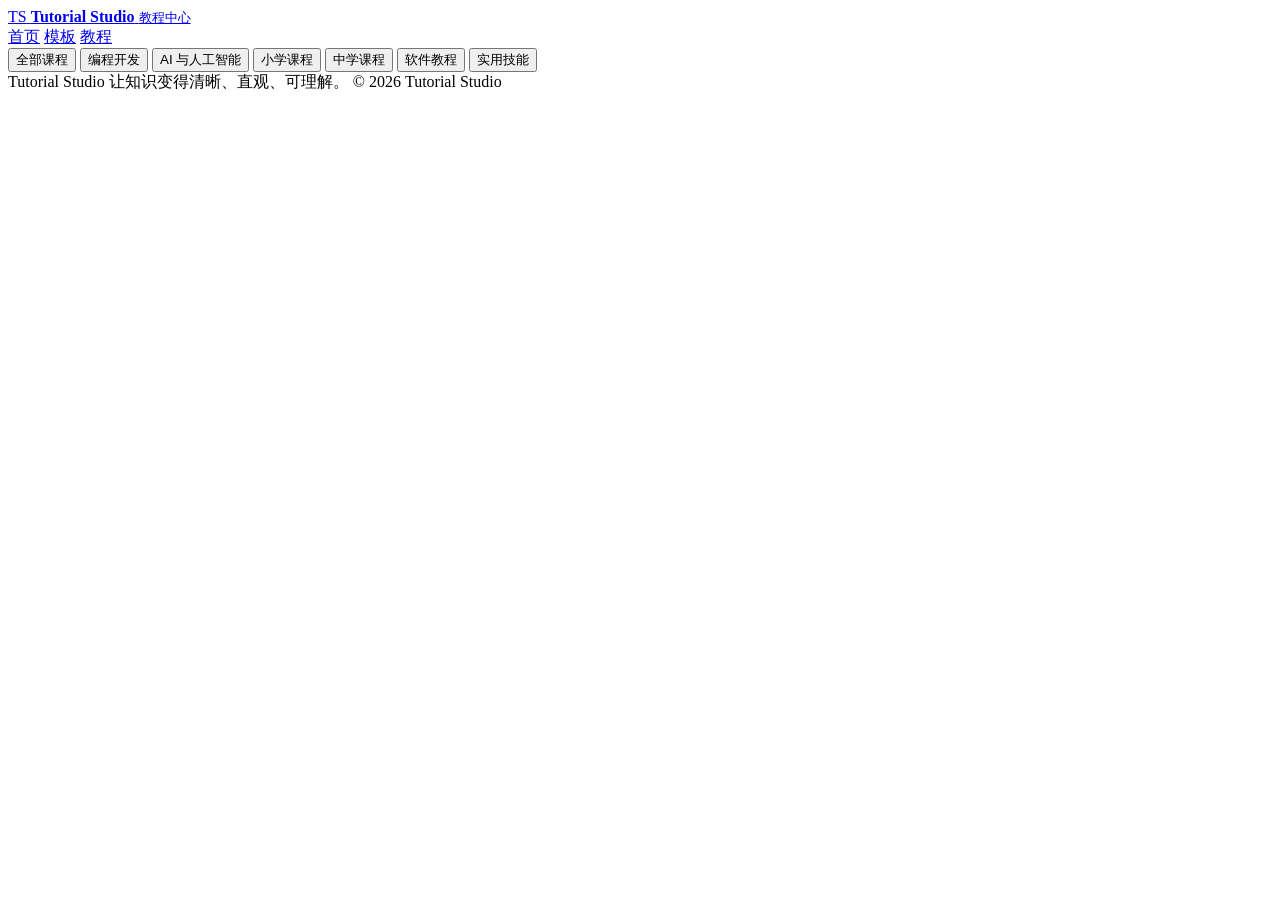
==== html/index.html @ c26b39c2 "feat(tutorial): add tutorial management module with course data, filtering, and rendering functional" ====
<!DOCTYPE html>
<html lang="zh-CN">

<head>
    <meta charset="UTF-8">
    <meta name="viewport" content="width=device-width, initial-scale=1.0">

    <meta name="description" content="Tutorial Studio 教程中心，提供编程开发、人工智能、软件教程和实用技能等学习内容。">

    <meta name="theme-color" content="#f6f8fb">

    <title>Tutorial Studio · 教程中心</title>

    <link rel="stylesheet" href="/css/tutorial/tutorial.css">
</head>

<body>

    <!-- =====================================================
         顶部导航
    ====================================================== -->

    <header class="site-header">

        <div class="header-inner">

            <!-- 品牌 -->
            <a class="brand" href="/" aria-label="Tutorial Studio 首页">

                <span class="brand-mark">TS</span>

                <span class="brand-text">
                    <strong>Tutorial Studio</strong>
                    <small>教程中心</small>
                </span>

            </a>

            <!-- 主导航 -->
            <nav class="main-nav" aria-label="主导航">

                <a href="/">首页</a>

                <a href="/templates/">模板</a>

                <a class="active" href="/tutorial/" aria-current="page">
                    教程
                </a>

            </nav>

        </div>

    </header>


    <!-- =====================================================
         教程中心主体
    ====================================================== -->

    <main class="tutorial-main">
        <!-- =================================================
             课程分类
        ================================================== -->

        <nav class="category-tabs" id="categoryTabs" aria-label="课程分类">

            <button class="category-tab active" data-category="all" type="button" aria-pressed="true">
                全部课程
            </button>

            <button class="category-tab" data-category="programming" type="button" aria-pressed="false">
                编程开发
            </button>

            <button class="category-tab" data-category="ai" type="button" aria-pressed="false">
                AI 与人工智能
            </button>

            <button class="category-tab" data-category="primary" type="button" aria-pressed="false">
                小学课程
            </button>

            <button class="category-tab" data-category="middle" type="button" aria-pressed="false">
                中学课程
            </button>

            <button class="category-tab" data-category="software" type="button" aria-pressed="false">
                软件教程
            </button>

            <button class="category-tab" data-category="skills" type="button" aria-pressed="false">
                实用技能
            </button>

        </nav>


        <!-- =================================================
             课程列表
             由 tutorial.js 动态渲染
        ================================================== -->

        <section class="course-grid" id="courseGrid" aria-label="课程列表" aria-live="polite">
            <!-- JavaScript 动态插入课程卡片 -->
        </section>


        <!-- =================================================
             空状态
        ================================================== -->

        <section class="empty-state" id="emptyState" aria-live="polite" hidden>

            <div class="empty-state-icon" aria-hidden="true">

                <svg viewBox="0 0 48 48" fill="none" xmlns="http://www.w3.org/2000/svg">
                    <circle cx="21" cy="21" r="13" stroke="currentColor" stroke-width="2.5" />

                    <path d="M30.5 30.5L40 40" stroke="currentColor" stroke-width="2.5" stroke-linecap="round" />

                    <path d="M16 21H26" stroke="currentColor" stroke-width="2" stroke-linecap="round" />
                </svg>

            </div>

            <h2>没有找到相关课程</h2>

            <p>试试其他关键词，或者切换课程分类。</p>

            <button id="resetSearch" type="button">
                查看全部课程
            </button>

        </section>

    </main>


    <!-- =====================================================
         页脚
    ====================================================== -->

    <footer class="site-footer">

        <div class="footer-inner">

            <span class="footer-brand">
                Tutorial Studio
            </span>

            <span class="footer-description">
                让知识变得清晰、直观、可理解。
            </span>

            <span class="footer-copyright">
                © 2026 Tutorial Studio
            </span>

        </div>

    </footer>


    <!-- =====================================================
         教程中心脚本
    ====================================================== -->

    <script type="module" src="/js/tutorial/tutorial.js"></script>

</body>

</html>
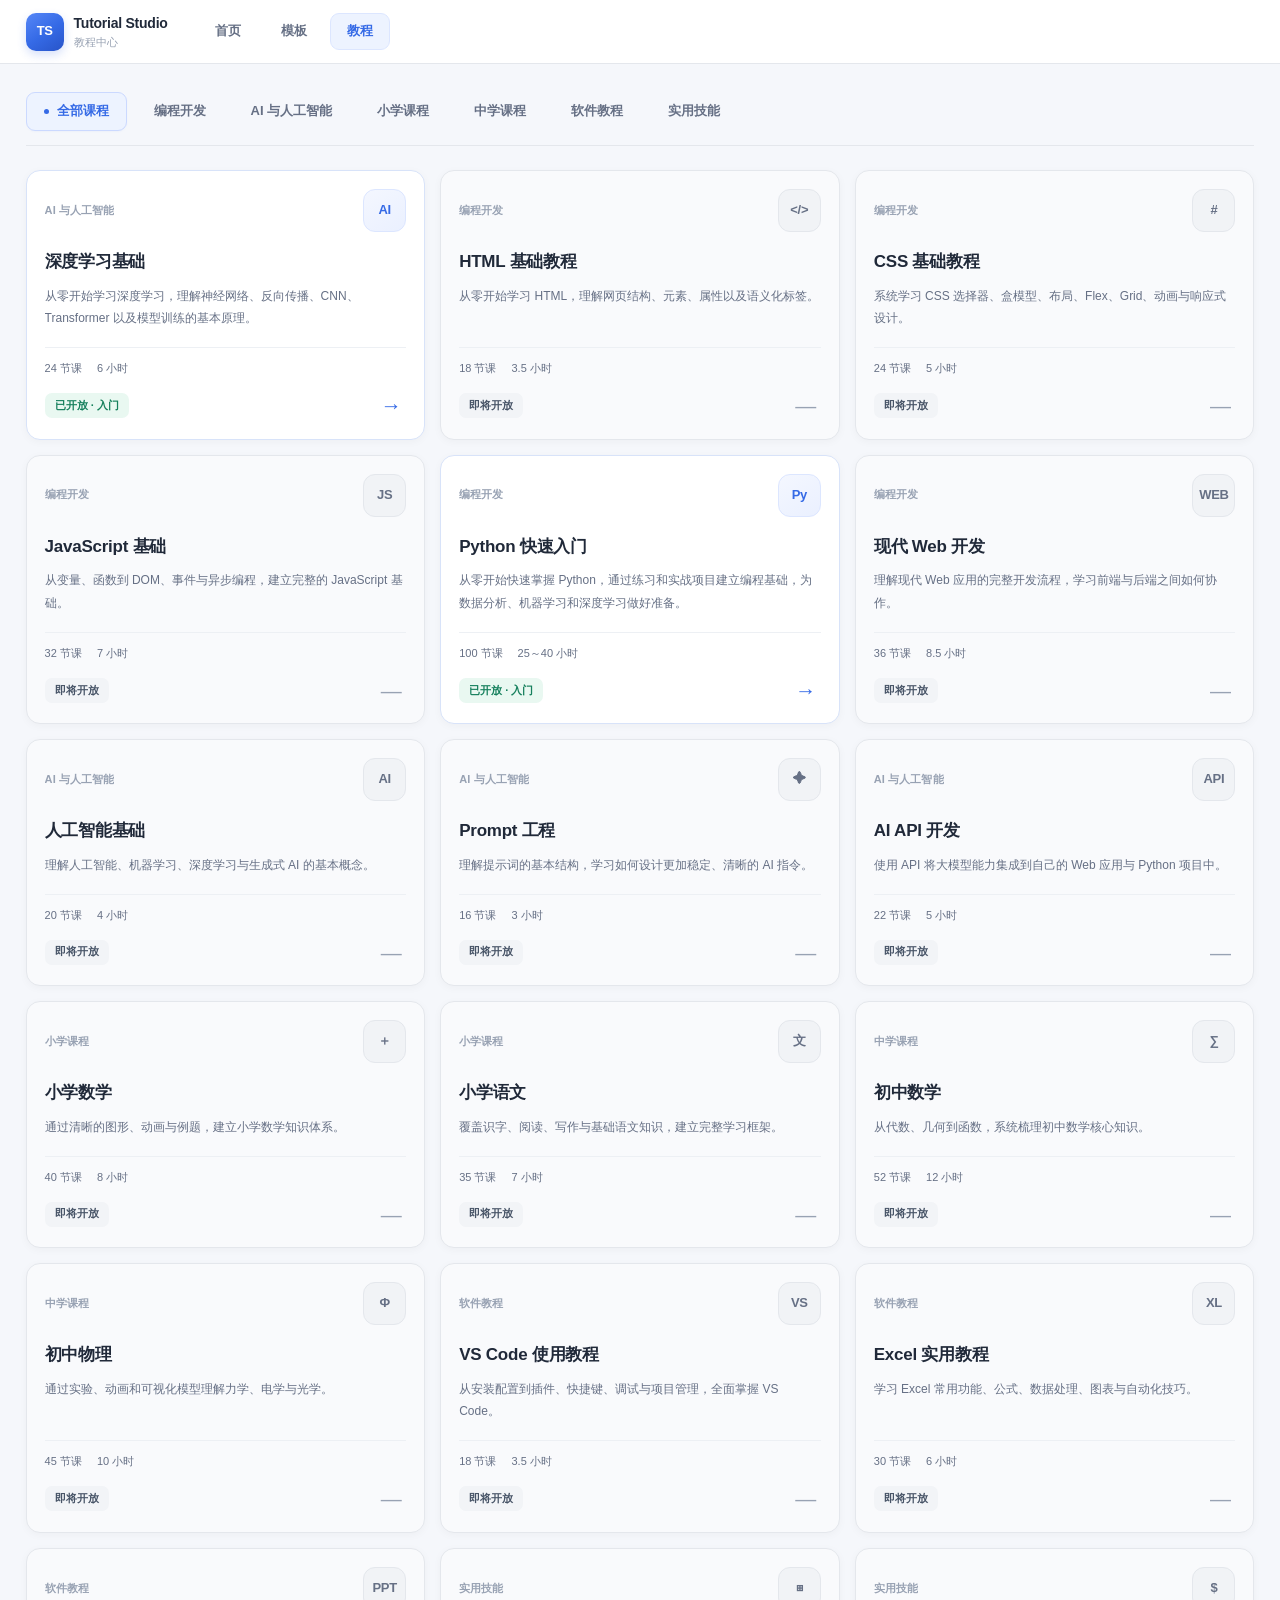
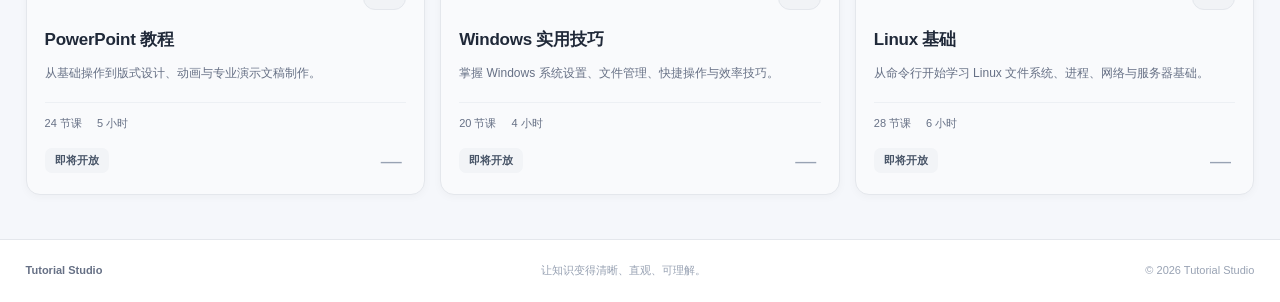
==== commit 6c8e43b8: "feat(tutorial): update HTML structure and CSS styles for improved navigation and layout" ====
--- a/html/index.html
+++ b/html/index.html
@@ -11,7 +11,7 @@
 
     <title>Tutorial Studio · 教程中心</title>
 
-    <link rel="stylesheet" href="/css/tutorial/tutorial.css">
+    <link rel="stylesheet" href="../css/tutorial.css">
 </head>
 
 <body>
@@ -43,7 +43,7 @@
 
                 <a href="/templates/">模板</a>
 
-                <a class="active" href="/tutorial/" aria-current="page">
+                <a class="active" href="./index.html" aria-current="page">
                     教程
                 </a>
 
@@ -166,7 +166,7 @@
          教程中心脚本
     ====================================================== -->
 
-    <script type="module" src="/js/tutorial/tutorial.js"></script>
+    <script type="module" src="../js/tutorial.js"></script>
 
 </body>
 
--- a/css/tutorial.css
+++ b/css/tutorial.css
@@ -0,0 +1,1328 @@
+/* =========================================================
+   Tutorial Studio
+   Tutorial Center · 教程中心
+
+   文件：
+   css/tutorial.css
+
+   设计目标：
+   1. 页面打开直接展示课程
+   2. 桌面端充分利用屏幕宽度
+   3. 分类导航清晰醒目
+   4. 课程卡片统一、整齐、易读
+   5. 已开放和暂未开放课程清晰区分
+   6. 桌面多列、平板双列、手机单列
+   7. 与当前 tutorial.html、tutorial.js 对应
+========================================================= */
+
+
+/* =========================================================
+   01. 全局变量
+========================================================= */
+
+:root {
+    color-scheme: light;
+
+    --tutorial-bg: #f5f7fb;
+    --tutorial-surface: #ffffff;
+    --tutorial-surface-soft: #f9fafc;
+
+    --tutorial-text: #202939;
+    --tutorial-text-secondary: #667085;
+    --tutorial-text-muted: #98a2b3;
+
+    --tutorial-border: #e4e7ec;
+    --tutorial-border-hover: #c6d1e0;
+
+    --tutorial-primary: #356ae6;
+    --tutorial-primary-hover: #2455c7;
+    --tutorial-primary-light: #edf3ff;
+
+    --tutorial-success: #16805d;
+    --tutorial-success-light: #e9f8f1;
+
+    --tutorial-radius: 14px;
+    --tutorial-radius-small: 9px;
+
+    --tutorial-content-width: 1800px;
+    --tutorial-content-gutter: 2%;
+
+    --tutorial-shadow:
+        0 2px 8px rgba(16, 24, 40, 0.035);
+
+    --tutorial-shadow-hover:
+        0 10px 28px rgba(16, 24, 40, 0.075);
+
+    --tutorial-transition:
+        0.18s ease;
+}
+
+
+/* =========================================================
+   02. 基础样式
+========================================================= */
+
+* {
+    box-sizing: border-box;
+}
+
+html {
+    min-height: 100%;
+
+    scroll-behavior: smooth;
+
+    -webkit-text-size-adjust: 100%;
+}
+
+body {
+    min-width: 320px;
+    min-height: 100vh;
+
+    margin: 0;
+
+    display: flex;
+    flex-direction: column;
+
+    background: var(--tutorial-bg);
+    color: var(--tutorial-text);
+
+    font-family:
+        -apple-system,
+        BlinkMacSystemFont,
+        "Segoe UI",
+        "Microsoft YaHei",
+        "PingFang SC",
+        sans-serif;
+
+    font-size: 14px;
+    line-height: 1.6;
+
+    -webkit-font-smoothing: antialiased;
+
+    text-rendering: optimizeLegibility;
+}
+
+button,
+input,
+textarea,
+select {
+    font: inherit;
+}
+
+button {
+    color: inherit;
+    cursor: pointer;
+}
+
+a {
+    color: inherit;
+    text-decoration: none;
+}
+
+button:focus-visible,
+input:focus-visible,
+a:focus-visible {
+    outline: 3px solid rgba(53, 106, 230, 0.24);
+    outline-offset: 3px;
+}
+
+[hidden] {
+    display: none !important;
+}
+
+img,
+svg {
+    max-width: 100%;
+}
+
+svg {
+    display: block;
+}
+
+button:disabled {
+    cursor: not-allowed;
+    opacity: 0.55;
+}
+
+
+/* =========================================================
+   03. 顶部导航
+========================================================= */
+
+.site-header {
+    position: sticky;
+    top: 0;
+    z-index: 100;
+
+    width: 100%;
+    height: 64px;
+
+    flex-shrink: 0;
+
+    background: rgba(255, 255, 255, 0.96);
+
+    border-bottom: 1px solid var(--tutorial-border);
+
+    backdrop-filter: blur(14px);
+    -webkit-backdrop-filter: blur(14px);
+}
+
+.header-inner {
+    width: calc(100% - var(--tutorial-content-gutter) * 2);
+    max-width: var(--tutorial-content-width);
+
+    height: 100%;
+
+    margin: 0 auto;
+
+    display: flex;
+    align-items: center;
+
+    gap: 42px;
+}
+
+
+/* =========================================================
+   04. 品牌区域
+========================================================= */
+
+.brand {
+    min-width: 0;
+
+    display: inline-flex;
+    align-items: center;
+
+    gap: 10px;
+
+    flex-shrink: 0;
+
+    border-radius: 8px;
+}
+
+.brand-mark {
+    width: 38px;
+    height: 38px;
+
+    flex-shrink: 0;
+
+    display: grid;
+    place-items: center;
+
+    border-radius: 10px;
+
+    background: linear-gradient(
+        145deg,
+        #5687f7 0%,
+        #356ae6 52%,
+        #2854c8 100%
+    );
+
+    color: #ffffff;
+
+    font-size: 13px;
+    font-weight: 850;
+    letter-spacing: -0.5px;
+
+    box-shadow:
+        0 4px 10px rgba(53, 106, 230, 0.20);
+}
+
+.brand-text {
+    min-width: 0;
+
+    display: flex;
+    flex-direction: column;
+
+    line-height: 1.3;
+}
+
+.brand-text strong {
+    color: var(--tutorial-text);
+
+    font-size: 14px;
+    font-weight: 800;
+
+    letter-spacing: -0.25px;
+
+    white-space: nowrap;
+}
+
+.brand-text small {
+    margin-top: 3px;
+
+    color: var(--tutorial-text-muted);
+
+    font-size: 11px;
+
+    white-space: nowrap;
+}
+
+
+/* =========================================================
+   05. 主导航
+========================================================= */
+
+.main-nav {
+    height: 100%;
+
+    display: flex;
+    align-items: center;
+
+    gap: 6px;
+}
+
+.main-nav a {
+    min-width: 60px;
+    height: 37px;
+
+    padding: 0 16px;
+
+    display: inline-flex;
+    align-items: center;
+    justify-content: center;
+
+    flex-shrink: 0;
+
+    border: 1px solid transparent;
+    border-radius: 9px;
+
+    color: var(--tutorial-text-secondary);
+
+    font-size: 13px;
+    font-weight: 600;
+
+    white-space: nowrap;
+
+    transition:
+        color var(--tutorial-transition),
+        background var(--tutorial-transition),
+        border-color var(--tutorial-transition);
+}
+
+.main-nav a:hover {
+    background: #f5f7fb;
+
+    color: var(--tutorial-primary);
+}
+
+.main-nav a.active {
+    border-color: #dce6ff;
+
+    background: var(--tutorial-primary-light);
+
+    color: var(--tutorial-primary);
+
+    font-weight: 750;
+}
+
+
+/* =========================================================
+   06. 教程主体
+========================================================= */
+
+.tutorial-main {
+    width: calc(100% - var(--tutorial-content-gutter) * 2);
+    max-width: var(--tutorial-content-width);
+
+    min-width: 0;
+
+    margin: 0 auto;
+
+    padding: 28px 0 44px;
+
+    flex: 1;
+}
+
+
+/* =========================================================
+   07. 课程分类导航
+
+   对应：
+   #categoryTabs
+   .category-tab
+========================================================= */
+
+.category-tabs {
+    width: 100%;
+    min-width: 0;
+
+    margin: 0 0 24px;
+    padding: 0 0 14px;
+
+    display: flex;
+    align-items: center;
+
+    gap: 9px;
+
+    overflow-x: auto;
+    overflow-y: hidden;
+
+    border-bottom: 1px solid var(--tutorial-border);
+
+    scrollbar-width: thin;
+    scrollbar-color: #cfd7e4 transparent;
+
+    -webkit-overflow-scrolling: touch;
+}
+
+.category-tabs::-webkit-scrollbar {
+    height: 5px;
+}
+
+.category-tabs::-webkit-scrollbar-track {
+    background: transparent;
+}
+
+.category-tabs::-webkit-scrollbar-thumb {
+    border-radius: 999px;
+
+    background: #cfd7e4;
+}
+
+.category-tab {
+    position: relative;
+
+    min-height: 39px;
+
+    padding: 0 17px;
+
+    flex-shrink: 0;
+
+    display: inline-flex;
+    align-items: center;
+    justify-content: center;
+
+    border: 1px solid transparent;
+    border-radius: 9px;
+
+    background: transparent;
+
+    color: var(--tutorial-text-secondary);
+
+    font-size: 13px;
+    font-weight: 600;
+
+    white-space: nowrap;
+
+    transition:
+        color var(--tutorial-transition),
+        background var(--tutorial-transition),
+        border-color var(--tutorial-transition),
+        box-shadow var(--tutorial-transition);
+}
+
+.category-tab:hover {
+    border-color: var(--tutorial-border);
+
+    background: #ffffff;
+
+    color: var(--tutorial-text);
+}
+
+.category-tab.active {
+    border-color: #cbd9ff;
+
+    background: var(--tutorial-primary-light);
+
+    color: var(--tutorial-primary);
+
+    font-weight: 750;
+
+    box-shadow:
+        0 1px 2px rgba(53, 106, 230, 0.04);
+}
+
+.category-tab.active::before {
+    content: "";
+
+    width: 5px;
+    height: 5px;
+
+    margin-right: 8px;
+
+    flex-shrink: 0;
+
+    border-radius: 50%;
+
+    background: var(--tutorial-primary);
+}
+
+
+/* =========================================================
+   08. 课程网格
+========================================================= */
+
+.course-grid {
+    width: 100%;
+    min-width: 0;
+
+    display: grid;
+
+    grid-template-columns:
+        repeat(4, minmax(0, 1fr));
+
+    align-items: stretch;
+
+    gap: 18px;
+}
+
+
+/* =========================================================
+   09. 课程卡片
+========================================================= */
+
+.course-card {
+    position: relative;
+
+    min-width: 0;
+    min-height: 228px;
+
+    padding: 21px;
+
+    display: flex;
+    flex-direction: column;
+
+    border: 1px solid var(--tutorial-border);
+    border-radius: var(--tutorial-radius);
+
+    background: var(--tutorial-surface);
+
+    box-shadow: var(--tutorial-shadow);
+
+    transition:
+        border-color var(--tutorial-transition),
+        box-shadow var(--tutorial-transition),
+        transform var(--tutorial-transition),
+        background var(--tutorial-transition);
+}
+
+.course-card:hover {
+    border-color: var(--tutorial-border-hover);
+
+    box-shadow: var(--tutorial-shadow-hover);
+
+    transform: translateY(-3px);
+}
+
+.course-card:focus-visible {
+    outline: 3px solid rgba(53, 106, 230, 0.24);
+    outline-offset: 3px;
+}
+
+
+/* =========================================================
+   10. 卡片顶部
+========================================================= */
+
+.course-top {
+    min-width: 0;
+
+    margin-bottom: 17px;
+
+    display: flex;
+    align-items: center;
+    justify-content: space-between;
+
+    gap: 12px;
+}
+
+.course-category {
+    min-width: 0;
+
+    color: var(--tutorial-text-muted);
+
+    font-size: 11px;
+    font-weight: 700;
+
+    letter-spacing: 0.1px;
+
+    overflow: hidden;
+    text-overflow: ellipsis;
+    white-space: nowrap;
+}
+
+
+/* =========================================================
+   11. 课程图标
+========================================================= */
+
+.course-card-icon {
+    width: 43px;
+    height: 43px;
+
+    flex-shrink: 0;
+
+    display: grid;
+    place-items: center;
+
+    border: 1px solid #dce6ff;
+    border-radius: 12px;
+
+    background: linear-gradient(
+        145deg,
+        #f4f7ff,
+        #eaf0ff
+    );
+
+    color: var(--tutorial-primary);
+
+    font-size: 13px;
+    font-weight: 850;
+
+    letter-spacing: -0.3px;
+}
+
+
+/* =========================================================
+   12. 课程标题
+========================================================= */
+
+.course-card h3 {
+    margin: 0 0 10px;
+
+    color: var(--tutorial-text);
+
+    font-size: 17px;
+    font-weight: 800;
+
+    line-height: 1.5;
+
+    letter-spacing: -0.25px;
+
+    overflow-wrap: anywhere;
+}
+
+
+/* =========================================================
+   13. 课程简介
+========================================================= */
+
+.course-card-description {
+    margin: 0 0 17px;
+
+    color: var(--tutorial-text-secondary);
+
+    font-size: 12px;
+    line-height: 1.9;
+
+    display: -webkit-box;
+
+    -webkit-box-orient: vertical;
+    -webkit-line-clamp: 3;
+
+    overflow: hidden;
+    overflow-wrap: anywhere;
+}
+
+
+/* =========================================================
+   14. 课程信息
+========================================================= */
+
+.course-meta {
+    margin-top: auto;
+    padding-top: 12px;
+
+    display: flex;
+    align-items: center;
+    flex-wrap: wrap;
+
+    gap: 8px 15px;
+
+    border-top: 1px solid #edf0f4;
+
+    color: var(--tutorial-text-secondary);
+
+    font-size: 11px;
+}
+
+.course-meta span {
+    min-width: 0;
+
+    display: inline-flex;
+    align-items: center;
+
+    gap: 5px;
+
+    overflow-wrap: anywhere;
+}
+
+
+/* =========================================================
+   15. 卡片底部
+========================================================= */
+
+.course-footer {
+    margin-top: 13px;
+
+    display: flex;
+    align-items: center;
+    justify-content: space-between;
+
+    gap: 12px;
+}
+
+.course-level {
+    min-height: 25px;
+
+    padding: 3px 10px;
+
+    display: inline-flex;
+    align-items: center;
+    justify-content: center;
+
+    border-radius: 7px;
+
+    background: #f2f4f7;
+
+    color: #475467;
+
+    font-size: 11px;
+    font-weight: 700;
+
+    white-space: nowrap;
+}
+
+.course-arrow {
+    width: 30px;
+    height: 30px;
+
+    flex-shrink: 0;
+
+    display: inline-flex;
+    align-items: center;
+    justify-content: center;
+
+    border-radius: 8px;
+
+    color: var(--tutorial-primary);
+
+    font-size: 21px;
+    line-height: 1;
+
+    transition:
+        color var(--tutorial-transition),
+        background var(--tutorial-transition),
+        transform var(--tutorial-transition);
+}
+
+.course-card:hover .course-arrow {
+    background: var(--tutorial-primary-light);
+
+    transform: translateX(3px);
+}
+
+
+/* =========================================================
+   16. 已开放课程
+========================================================= */
+
+.course-card.is-available {
+    border-color: #d8e3f9;
+}
+
+.course-card.is-available .course-level {
+    background: var(--tutorial-success-light);
+
+    color: var(--tutorial-success);
+}
+
+.course-card.is-available:hover {
+    border-color: #b8ccf8;
+}
+
+
+/* =========================================================
+   17. 暂未开放课程
+========================================================= */
+
+.course-card.is-unavailable {
+    background: var(--tutorial-surface-soft);
+}
+
+.course-card.is-unavailable .course-card-icon {
+    border-color: #e4e7ec;
+
+    background: #f1f3f6;
+
+    color: #667085;
+}
+
+.course-card.is-unavailable .course-arrow {
+    color: #98a2b3;
+}
+
+.course-card.is-unavailable:hover {
+    border-color: var(--tutorial-border);
+
+    box-shadow: var(--tutorial-shadow);
+
+    transform: none;
+}
+
+
+/* =========================================================
+   18. 空状态
+========================================================= */
+
+.empty-state {
+    width: 100%;
+
+    padding: 58px 20px;
+
+    border: 1px dashed #cfd7e3;
+    border-radius: var(--tutorial-radius);
+
+    background: #ffffff;
+
+    text-align: center;
+}
+
+.empty-state-icon {
+    width: 58px;
+    height: 58px;
+
+    margin: 0 auto 16px;
+
+    display: grid;
+    place-items: center;
+
+    border-radius: 16px;
+
+    background: #f0f4fb;
+
+    color: #8693a7;
+}
+
+.empty-state-icon svg {
+    width: 33px;
+    height: 33px;
+}
+
+.empty-state h2 {
+    margin: 0 0 9px;
+
+    color: var(--tutorial-text);
+
+    font-size: 19px;
+    font-weight: 800;
+}
+
+.empty-state p {
+    margin: 0 0 22px;
+
+    color: var(--tutorial-text-secondary);
+
+    font-size: 13px;
+}
+
+.empty-state button {
+    min-height: 39px;
+
+    padding: 0 17px;
+
+    border: 1px solid #cbd9ff;
+    border-radius: 9px;
+
+    background: var(--tutorial-primary-light);
+
+    color: var(--tutorial-primary);
+
+    font-size: 12px;
+    font-weight: 750;
+
+    transition:
+        background var(--tutorial-transition),
+        border-color var(--tutorial-transition),
+        transform var(--tutorial-transition);
+}
+
+.empty-state button:hover {
+    border-color: #b4c8ff;
+
+    background: #e2eaff;
+
+    transform: translateY(-1px);
+}
+
+
+/* =========================================================
+   19. 页脚
+========================================================= */
+
+.site-footer {
+    width: 100%;
+
+    margin-top: auto;
+
+    border-top: 1px solid var(--tutorial-border);
+
+    background: #ffffff;
+}
+
+.footer-inner {
+    width: calc(100% - var(--tutorial-content-gutter) * 2);
+    max-width: var(--tutorial-content-width);
+
+    min-height: 62px;
+
+    margin: 0 auto;
+
+    display: flex;
+    align-items: center;
+    justify-content: space-between;
+
+    gap: 18px;
+
+    color: var(--tutorial-text-muted);
+
+    font-size: 11px;
+}
+
+.footer-brand {
+    flex-shrink: 0;
+
+    color: #667085;
+
+    font-weight: 800;
+}
+
+.footer-description,
+.footer-copyright {
+    min-width: 0;
+}
+
+.footer-copyright {
+    text-align: right;
+    white-space: nowrap;
+}
+
+
+/* =========================================================
+   20. 超宽屏
+========================================================= */
+
+@media (min-width: 1600px) {
+
+    .tutorial-main {
+        padding-top: 32px;
+        padding-bottom: 52px;
+    }
+
+    .category-tabs {
+        margin-bottom: 28px;
+        gap: 10px;
+    }
+
+    .category-tab {
+        min-height: 41px;
+        padding: 0 19px;
+
+        font-size: 13px;
+    }
+
+    .course-grid {
+        grid-template-columns:
+            repeat(5, minmax(0, 1fr));
+
+        gap: 20px;
+    }
+
+    .course-card {
+        min-height: 238px;
+        padding: 23px;
+    }
+
+    .course-card-icon {
+        width: 46px;
+        height: 46px;
+    }
+
+    .course-card h3 {
+        font-size: 18px;
+    }
+
+    .course-card-description {
+        font-size: 13px;
+    }
+
+}
+
+
+/* =========================================================
+   21. 普通桌面与笔记本
+========================================================= */
+
+@media (max-width: 1350px) {
+
+    .header-inner {
+        gap: 30px;
+    }
+
+    .course-grid {
+        grid-template-columns:
+            repeat(3, minmax(0, 1fr));
+
+        gap: 15px;
+    }
+
+    .course-card {
+        padding: 18px;
+    }
+
+}
+
+
+/* =========================================================
+   22. 平板
+========================================================= */
+
+@media (max-width: 960px) {
+
+    .site-header {
+        height: 60px;
+    }
+
+    .header-inner {
+        gap: 22px;
+    }
+
+    .main-nav {
+        gap: 3px;
+    }
+
+    .main-nav a {
+        min-width: 52px;
+
+        padding: 0 12px;
+    }
+
+    .tutorial-main {
+        padding-top: 23px;
+        padding-bottom: 34px;
+    }
+
+    .category-tabs {
+        margin-bottom: 19px;
+
+        gap: 6px;
+    }
+
+    .category-tab {
+        min-height: 36px;
+
+        padding: 0 13px;
+
+        font-size: 12px;
+    }
+
+    .course-grid {
+        grid-template-columns:
+            repeat(2, minmax(0, 1fr));
+
+        gap: 13px;
+    }
+
+    .course-card {
+        min-height: 218px;
+        padding: 17px;
+    }
+
+    .course-card h3 {
+        font-size: 16px;
+    }
+
+    .footer-inner {
+        gap: 12px;
+    }
+
+}
+
+
+/* =========================================================
+   23. 手机
+========================================================= */
+
+@media (max-width: 600px) {
+
+    /* 顶部导航 */
+
+    .site-header {
+        position: relative;
+
+        height: auto;
+        min-height: 56px;
+    }
+
+    .header-inner {
+        width: calc(100% - 24px);
+
+        min-height: 56px;
+        height: auto;
+
+        margin: 0 auto;
+        padding: 10px 0;
+
+        display: flex;
+        flex-wrap: wrap;
+        align-items: center;
+
+        gap: 9px 14px;
+    }
+
+    .brand {
+        gap: 8px;
+    }
+
+    .brand-mark {
+        width: 33px;
+        height: 33px;
+
+        border-radius: 9px;
+
+        font-size: 12px;
+    }
+
+    .brand-text strong {
+        font-size: 13px;
+    }
+
+    .brand-text small {
+        font-size: 10px;
+    }
+
+    .main-nav {
+        width: 100%;
+        height: auto;
+
+        margin-top: 2px;
+        padding-bottom: 2px;
+
+        display: flex;
+        align-items: center;
+
+        gap: 5px;
+
+        overflow-x: auto;
+        overflow-y: hidden;
+
+        scrollbar-width: none;
+    }
+
+    .main-nav::-webkit-scrollbar {
+        display: none;
+    }
+
+    .main-nav a {
+        height: 33px;
+        min-width: 52px;
+
+        padding: 0 12px;
+
+        font-size: 12px;
+    }
+
+
+    /* 主内容 */
+
+    .tutorial-main {
+        width: calc(100% - 24px);
+
+        padding-top: 19px;
+        padding-bottom: 28px;
+    }
+
+
+    /* 分类导航 */
+
+    .category-tabs {
+        margin-bottom: 15px;
+        padding-bottom: 10px;
+
+        gap: 6px;
+    }
+
+    .category-tab {
+        min-height: 34px;
+
+        padding: 0 12px;
+
+        border-radius: 8px;
+
+        font-size: 12px;
+    }
+
+    .category-tab.active::before {
+        width: 4px;
+        height: 4px;
+
+        margin-right: 6px;
+    }
+
+
+    /* 单列课程 */
+
+    .course-grid {
+        grid-template-columns:
+            minmax(0, 1fr);
+
+        gap: 11px;
+    }
+
+    .course-card {
+        min-height: 0;
+
+        padding: 16px;
+
+        border-radius: 11px;
+    }
+
+    .course-top {
+        margin-bottom: 11px;
+    }
+
+    .course-card-icon {
+        width: 37px;
+        height: 37px;
+
+        border-radius: 9px;
+    }
+
+    .course-card h3 {
+        margin-bottom: 8px;
+
+        font-size: 16px;
+    }
+
+    .course-card-description {
+        margin-bottom: 13px;
+
+        font-size: 12px;
+        line-height: 1.8;
+
+        -webkit-line-clamp: 3;
+    }
+
+    .course-meta {
+        gap: 8px 12px;
+    }
+
+    .course-footer {
+        margin-top: 11px;
+    }
+
+
+    /* 空状态 */
+
+    .empty-state {
+        padding: 38px 16px;
+
+        border-radius: 12px;
+    }
+
+    .empty-state-icon {
+        width: 50px;
+        height: 50px;
+
+        margin-bottom: 13px;
+    }
+
+    .empty-state h2 {
+        font-size: 17px;
+    }
+
+    .empty-state p {
+        font-size: 12px;
+    }
+
+
+    /* 页脚 */
+
+    .footer-inner {
+        width: calc(100% - 24px);
+
+        min-height: auto;
+
+        padding: 15px 0;
+
+        display: flex;
+        flex-direction: column;
+        align-items: flex-start;
+
+        gap: 4px;
+
+        font-size: 11px;
+    }
+
+    .footer-copyright {
+        text-align: left;
+        white-space: normal;
+    }
+
+}
+
+
+/* =========================================================
+   24. 超窄屏
+========================================================= */
+
+@media (max-width: 360px) {
+
+    .tutorial-main {
+        width: calc(100% - 20px);
+    }
+
+    .header-inner {
+        width: calc(100% - 20px);
+    }
+
+    .brand-mark {
+        width: 30px;
+        height: 30px;
+    }
+
+    .brand-text strong {
+        font-size: 12px;
+    }
+
+    .main-nav a {
+        padding: 0 10px;
+    }
+
+    .course-card {
+        padding: 13px;
+    }
+
+    .course-card h3 {
+        font-size: 15px;
+    }
+
+    .course-card-description {
+        font-size: 12px;
+    }
+
+    .course-meta {
+        gap: 7px 10px;
+    }
+
+}
+
+
+/* =========================================================
+   25. 减少动态效果
+========================================================= */
+
+@media (prefers-reduced-motion: reduce) {
+
+    *,
+    *::before,
+    *::after {
+        scroll-behavior: auto !important;
+
+        animation-duration: 0.01ms !important;
+        animation-iteration-count: 1 !important;
+
+        transition-duration: 0.01ms !important;
+    }
+
+}
